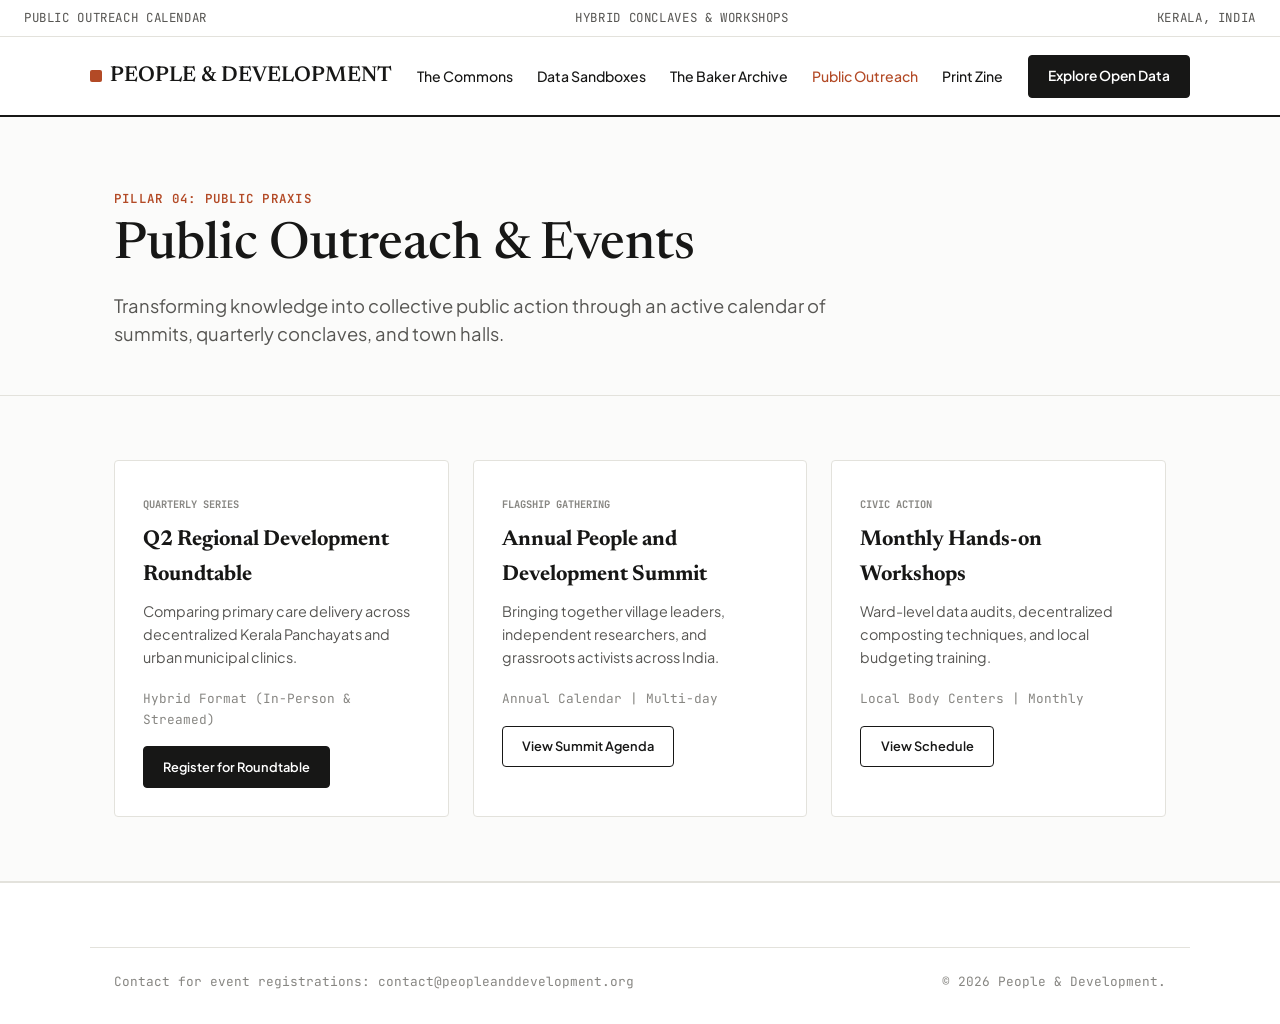
==== events.html @ 86e3a7ce "Add events.html for public outreach and events" ====
<!DOCTYPE html>
<html lang="en">
<head>
  <meta charset="UTF-8" />
  <meta name="viewport" content="width=device-width, initial-scale=1.0" />
  <title>Public Outreach & Events — People & Development</title>
  <link rel="stylesheet" href="css/style.css" />
  <link href="https://fonts.googleapis.com/css2?family=Newsreader:ital,opsz,wght@0,6..72,400;0,6..72,500;1,6..72,400&family=Plus+Jakarta+Sans:wght@400;500;600;700&family=JetBrains+Mono:wght@400;500&display=swap" rel="stylesheet">
</head>
<body>
  <div class="top-bar">
    <div>Public Outreach Calendar</div>
    <div>Hybrid Conclaves &amp; Workshops</div>
    <div>Kerala, India</div>
  </div>

  <header>
    <div class="container nav-inner">
      <a href="index.html" class="brand"><span class="brand-mark"></span> PEOPLE &amp; DEVELOPMENT</a>
      <nav class="nav-links">
        <a href="the-commons.html">The Commons</a>
        <a href="sandboxes.html">Data Sandboxes</a>
        <a href="baker-archive.html">The Baker Archive</a>
        <a href="events.html" class="active">Public Outreach</a>
        <a href="print-zine.html">Print Zine</a>
      </nav>
      <div class="nav-actions">
        <a href="sandboxes.html" class="btn btn-primary">Explore Open Data</a>
      </div>
    </div>
  </header>

  <main>
    <section class="page-header">
      <div class="container">
        <span class="section-label">Pillar 04: Public Praxis</span>
        <h1 class="page-title">Public Outreach &amp; Events</h1>
        <p class="page-intro">
          Transforming knowledge into collective public action through an active calendar of summits, quarterly conclaves, and town halls.
        </p>
      </div>
    </section>

    <section class="content-section">
      <div class="container">
        <div class="grid-3">
          <div class="card">
            <span class="m-tag">Quarterly Series</span>
            <h3 style="font-family: var(--font-serif); font-size: 1.35rem; margin: 0.5rem 0;">Q2 Regional Development Roundtable</h3>
            <p style="font-size: 0.9rem; color: var(--text-muted); margin-bottom: 1.25rem;">
              Comparing primary care delivery across decentralized Kerala Panchayats and urban municipal clinics.
            </p>
            <p style="font-family: var(--font-mono); font-size: 0.8rem; color: var(--text-subtle); margin-bottom: 1rem;">Hybrid Format (In-Person &amp; Streamed)</p>
            <a href="#" class="btn btn-primary" style="font-size: 0.8rem;">Register for Roundtable</a>
          </div>

          <div class="card">
            <span class="m-tag">Flagship Gathering</span>
            <h3 style="font-family: var(--font-serif); font-size: 1.35rem; margin: 0.5rem 0;">Annual People and Development Summit</h3>
            <p style="font-size: 0.9rem; color: var(--text-muted); margin-bottom: 1.25rem;">
              Bringing together village leaders, independent researchers, and grassroots activists across India.
            </p>
            <p style="font-family: var(--font-mono); font-size: 0.8rem; color: var(--text-subtle); margin-bottom: 1rem;">Annual Calendar | Multi-day</p>
            <a href="#" class="btn btn-secondary" style="font-size: 0.8rem;">View Summit Agenda</a>
          </div>

          <div class="card">
            <span class="m-tag">Civic Action</span>
            <h3 style="font-family: var(--font-serif); font-size: 1.35rem; margin: 0.5rem 0;">Monthly Hands-on Workshops</h3>
            <p style="font-size: 0.9rem; color: var(--text-muted); margin-bottom: 1.25rem;">
              Ward-level data audits, decentralized composting techniques, and local budgeting training.
            </p>
            <p style="font-family: var(--font-mono); font-size: 0.8rem; color: var(--text-subtle); margin-bottom: 1rem;">Local Body Centers | Monthly</p>
            <a href="#" class="btn btn-secondary" style="font-size: 0.8rem;">View Schedule</a>
          </div>
        </div>
      </div>
    </section>
  </main>

  <footer>
    <div class="container footer-bottom">
      <div>Contact for event registrations: contact@peopleanddevelopment.org</div>
      <div>© 2026 People &amp; Development.</div>
    </div>
  </footer>
</body>
</html>
---- css/style.css ----
:root {
  --bg: #fbfbfa;
  --bg-alt: #f4f3ef;
  --surface: #ffffff;
  --text: #171716;
  --text-muted: #575653;
  --text-subtle: #878682;
  --border: #e3e2dc;
  --border-dark: #171716;
  --accent: #b34a26;
  --accent-hover: #93381a;
  --font-serif: "Newsreader", Georgia, serif;
  --font-sans: "Plus Jakarta Sans", -apple-system, BlinkMacSystemFont, sans-serif;
  --font-mono: "JetBrains Mono", monospace;
  --max-width: 1100px;
}

* { box-sizing: border-box; margin: 0; padding: 0; }

body {
  background-color: var(--bg);
  color: var(--text);
  font-family: var(--font-sans);
  font-size: 16px;
  line-height: 1.6;
  -webkit-font-smoothing: antialiased;
}

a { color: inherit; text-decoration: none; }

.top-bar {
  border-bottom: 1px solid var(--border);
  padding: 0.5rem 1.5rem;
  font-size: 0.78rem;
  display: flex;
  justify-content: space-between;
  align-items: center;
  background: var(--surface);
  color: var(--text-muted);
  font-family: var(--font-mono);
  text-transform: uppercase;
  letter-spacing: 0.05em;
}

.container {
  max-width: var(--max-width);
  margin: 0 auto;
  padding: 0 1.5rem;
}

header {
  background: var(--surface);
  border-bottom: 2px solid var(--border-dark);
  position: sticky;
  top: 0;
  z-index: 100;
}

.nav-inner {
  display: flex;
  align-items: center;
  justify-content: space-between;
  padding: 1.1rem 0;
  gap: 1.5rem;
}

.brand {
  font-family: var(--font-serif);
  font-size: 1.35rem;
  font-weight: 600;
  display: flex;
  align-items: center;
  gap: 0.5rem;
}

.brand-mark {
  width: 12px;
  height: 12px;
  background: var(--accent);
  border-radius: 2px;
}

.nav-links {
  display: flex;
  align-items: center;
  gap: 1.5rem;
  font-size: 0.88rem;
  font-weight: 500;
}

.nav-links a:hover,
.nav-links a.active {
  color: var(--accent);
}

.nav-actions {
  display: flex;
  align-items: center;
  gap: 1rem;
}

.toggle-wrap {
  display: inline-flex;
  background: var(--bg-alt);
  padding: 3px;
  border-radius: 6px;
  border: 1px solid var(--border);
  font-size: 0.75rem;
  font-weight: 600;
}

.toggle-btn {
  padding: 4px 10px;
  border-radius: 4px;
  cursor: pointer;
  border: none;
  background: transparent;
  color: var(--text-muted);
}

.toggle-btn.active {
  background: var(--surface);
  color: var(--text);
}

.btn {
  display: inline-block;
  padding: 0.6rem 1.2rem;
  font-size: 0.86rem;
  font-weight: 600;
  border-radius: 4px;
  border: 1px solid var(--border-dark);
  cursor: pointer;
}

.btn-primary { background: var(--border-dark); color: #fff; }
.btn-primary:hover { background: #333; }
.btn-secondary { background: transparent; color: var(--text); }
.btn-secondary:hover { background: var(--bg-alt); }
.btn-accent { background: var(--accent); border-color: var(--accent); color: #fff; }

.page-header {
  padding: 4.5rem 0 3rem;
  border-bottom: 1px solid var(--border);
}

.section-label {
  font-family: var(--font-mono);
  font-size: 0.78rem;
  text-transform: uppercase;
  letter-spacing: 0.1em;
  color: var(--accent);
  margin-bottom: 0.5rem;
  display: block;
  font-weight: 600;
}

.page-title {
  font-family: var(--font-serif);
  font-size: clamp(2.2rem, 4vw, 3.4rem);
  line-height: 1.15;
  font-weight: 500;
  margin-bottom: 1rem;
}

.page-intro {
  font-size: 1.15rem;
  color: var(--text-muted);
  max-width: 780px;
  line-height: 1.5;
}

.content-section {
  padding: 4rem 0;
  border-bottom: 1px solid var(--border);
}

.grid-2 {
  display: grid;
  grid-template-columns: 1.2fr 1fr;
  gap: 3.5rem;
}

.grid-3 {
  display: grid;
  grid-template-columns: repeat(3, 1fr);
  gap: 1.5rem;
}

.grid-4 {
  display: grid;
  grid-template-columns: repeat(auto-fit, minmax(240px, 1fr));
  gap: 1.5rem;
}

.card {
  border: 1px solid var(--border);
  background: var(--surface);
  padding: 1.75rem;
  border-radius: 4px;
}

/* Then vs Now Table */
.matrix-card {
  background: var(--bg-alt);
  border: 1px solid var(--border);
  border-radius: 6px;
  padding: 1.75rem;
}

.matrix-row {
  display: grid;
  grid-template-columns: 1fr auto 1fr;
  align-items: center;
  gap: 0.75rem;
  padding: 0.85rem 0;
  border-bottom: 1px dotted var(--border);
}
.matrix-row:last-child { border-bottom: none; }
.m-tag { font-family: var(--font-mono); font-size: 0.65rem; font-weight: 700; text-transform: uppercase; color: var(--text-subtle); }
.m-arrow { color: var(--accent); font-weight: 700; }

/* Video Frame */
.video-frame-wrap {
  position: relative;
  padding-bottom: 56.25%;
  height: 0;
  overflow: hidden;
  border-radius: 6px;
  border: 1px solid var(--border);
  background: #000;
}
.video-frame-wrap iframe {
  position: absolute;
  top: 0;
  left: 0;
  width: 100%;
  height: 100%;
  border: 0;
}

/* Footer */
footer {
  background: var(--surface);
  border-top: 1px solid var(--border);
  padding: 4rem 0 2rem;
  font-size: 0.88rem;
}
.footer-top {
  display: grid;
  grid-template-columns: 2fr 1fr 1fr 1fr;
  gap: 3rem;
  margin-bottom: 3.5rem;
}
.footer-col h5 {
  font-family: var(--font-mono);
  font-size: 0.75rem;
  text-transform: uppercase;
  margin-bottom: 1rem;
  color: var(--text-subtle);
}
.footer-col ul { list-style: none; }
.footer-col li { margin-bottom: 0.6rem; }
.footer-col a { color: var(--text-muted); }
.footer-col a:hover { color: var(--accent); }
.footer-bottom {
  border-top: 1px solid var(--border);
  padding-top: 1.5rem;
  display: flex;
  justify-content: space-between;
  font-size: 0.8rem;
  font-family: var(--font-mono);
  color: var(--text-subtle);
}

@media (max-width: 900px) {
  .grid-2, .grid-3, .footer-top { grid-template-columns: 1fr; }
  .nav-links { display: none; }
}
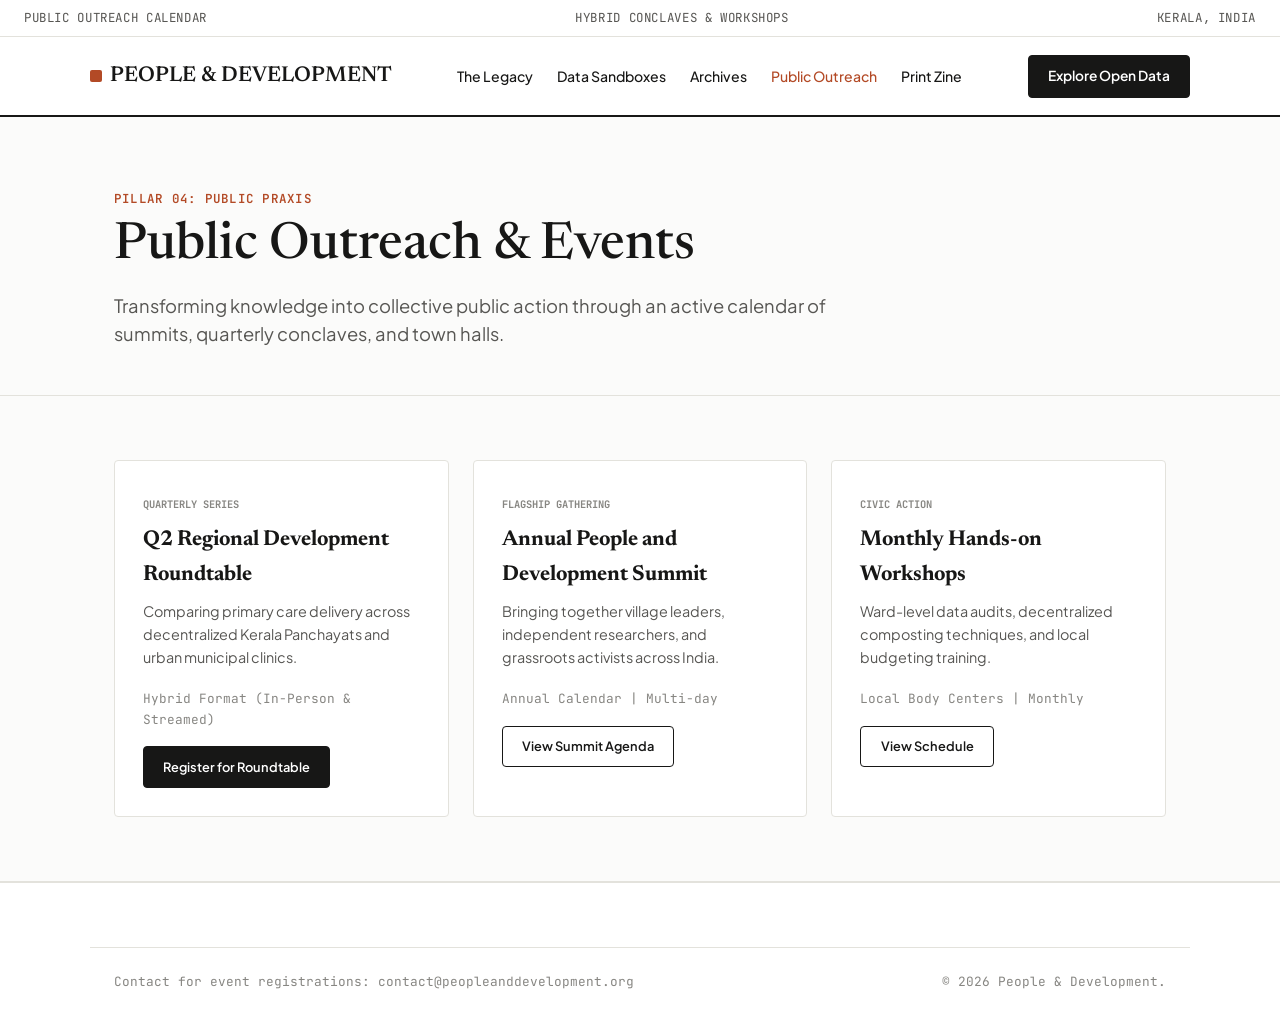
==== commit 48509afb: "Fix HTML entities in events.html" ====
--- a/events.html
+++ b/events.html
@@ -3,7 +3,7 @@
 <head>
   <meta charset="UTF-8" />
   <meta name="viewport" content="width=device-width, initial-scale=1.0" />
-  <title>Public Outreach & Events — People & Development</title>
+  <title>Public Outreach &amp; Events — People &amp; Development</title>
   <link rel="stylesheet" href="css/style.css" />
   <link href="https://fonts.googleapis.com/css2?family=Newsreader:ital,opsz,wght@0,6..72,400;0,6..72,500;1,6..72,400&family=Plus+Jakarta+Sans:wght@400;500;600;700&family=JetBrains+Mono:wght@400;500&display=swap" rel="stylesheet">
 </head>
@@ -18,9 +18,9 @@
     <div class="container nav-inner">
       <a href="index.html" class="brand"><span class="brand-mark"></span> PEOPLE &amp; DEVELOPMENT</a>
       <nav class="nav-links">
-        <a href="the-commons.html">The Commons</a>
+        <a href="the-legacy.html">The Legacy</a>
         <a href="sandboxes.html">Data Sandboxes</a>
-        <a href="baker-archive.html">The Baker Archive</a>
+        <a href="archives.html">Archives</a>
         <a href="events.html" class="active">Public Outreach</a>
         <a href="print-zine.html">Print Zine</a>
       </nav>
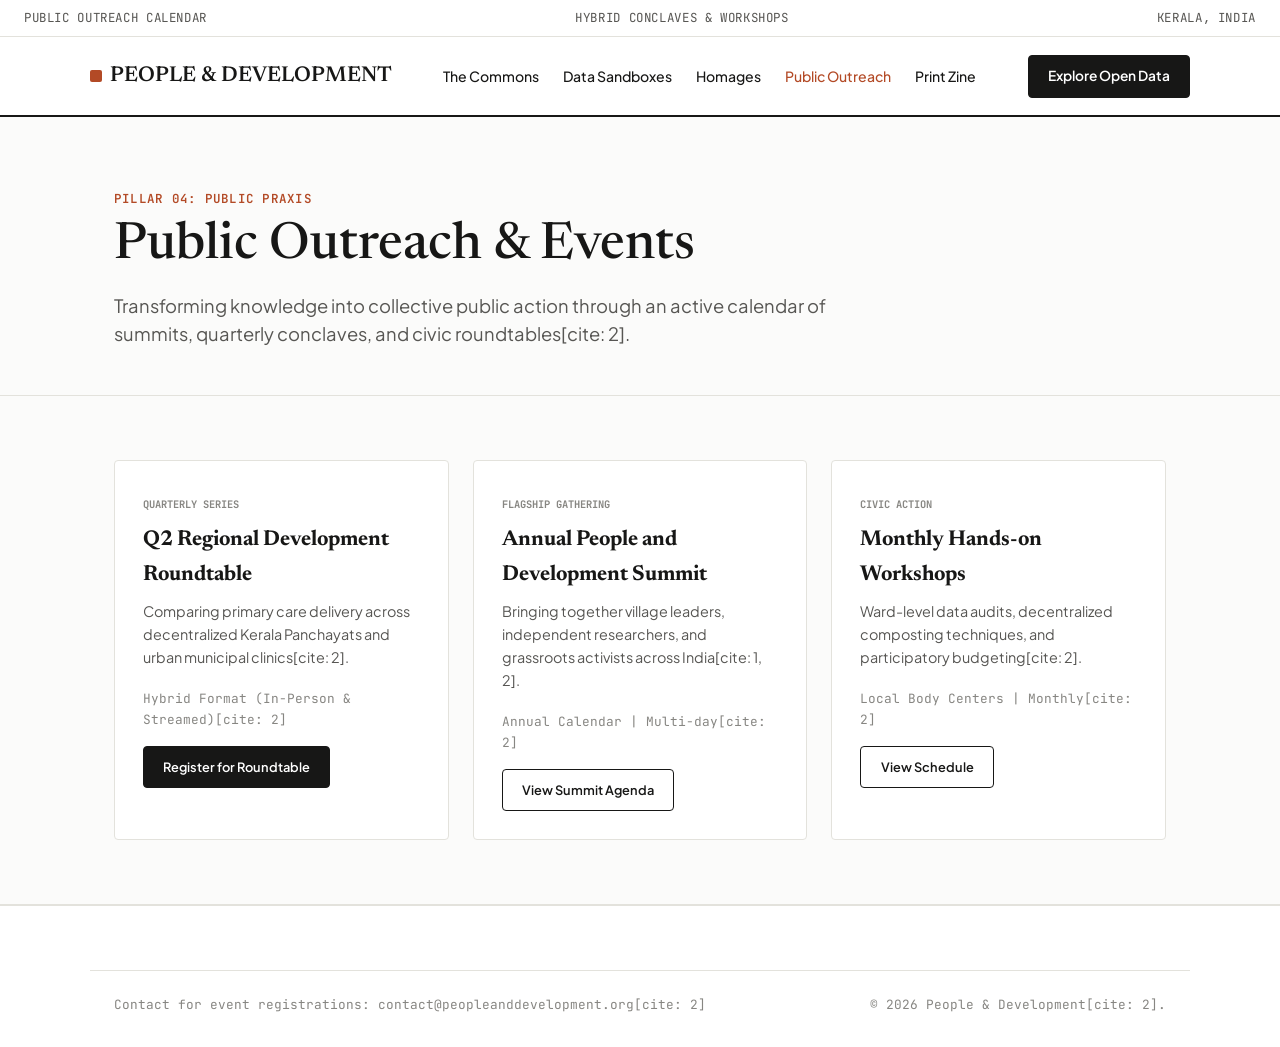
==== commit e3da2da8: "Refine event details and citations in events.html Updated titles and descriptions to remove unnecess" ====
--- a/events.html
+++ b/events.html
@@ -3,7 +3,7 @@
 <head>
   <meta charset="UTF-8" />
   <meta name="viewport" content="width=device-width, initial-scale=1.0" />
-  <title>Public Outreach &amp; Events — People &amp; Development</title>
+  <title>Public Outreach & Events — People & Development</title>
   <link rel="stylesheet" href="css/style.css" />
   <link href="https://fonts.googleapis.com/css2?family=Newsreader:ital,opsz,wght@0,6..72,400;0,6..72,500;1,6..72,400&family=Plus+Jakarta+Sans:wght@400;500;600;700&family=JetBrains+Mono:wght@400;500&display=swap" rel="stylesheet">
 </head>
@@ -18,9 +18,9 @@
     <div class="container nav-inner">
       <a href="index.html" class="brand"><span class="brand-mark"></span> PEOPLE &amp; DEVELOPMENT</a>
       <nav class="nav-links">
-        <a href="the-legacy.html">The Legacy</a>
+        <a href="the-commons.html">The Commons</a>
         <a href="sandboxes.html">Data Sandboxes</a>
-        <a href="archives.html">Archives</a>
+        <a href="homages.html">Homages</a>
         <a href="events.html" class="active">Public Outreach</a>
         <a href="print-zine.html">Print Zine</a>
       </nav>
@@ -36,7 +36,7 @@
         <span class="section-label">Pillar 04: Public Praxis</span>
         <h1 class="page-title">Public Outreach &amp; Events</h1>
         <p class="page-intro">
-          Transforming knowledge into collective public action through an active calendar of summits, quarterly conclaves, and town halls.
+          Transforming knowledge into collective public action through an active calendar of summits, quarterly conclaves, and civic roundtables[cite: 2].
         </p>
       </div>
     </section>
@@ -48,9 +48,9 @@
             <span class="m-tag">Quarterly Series</span>
             <h3 style="font-family: var(--font-serif); font-size: 1.35rem; margin: 0.5rem 0;">Q2 Regional Development Roundtable</h3>
             <p style="font-size: 0.9rem; color: var(--text-muted); margin-bottom: 1.25rem;">
-              Comparing primary care delivery across decentralized Kerala Panchayats and urban municipal clinics.
+              Comparing primary care delivery across decentralized Kerala Panchayats and urban municipal clinics[cite: 2].
             </p>
-            <p style="font-family: var(--font-mono); font-size: 0.8rem; color: var(--text-subtle); margin-bottom: 1rem;">Hybrid Format (In-Person &amp; Streamed)</p>
+            <p style="font-family: var(--font-mono); font-size: 0.8rem; color: var(--text-subtle); margin-bottom: 1rem;">Hybrid Format (In-Person &amp; Streamed)[cite: 2]</p>
             <a href="#" class="btn btn-primary" style="font-size: 0.8rem;">Register for Roundtable</a>
           </div>
 
@@ -58,9 +58,9 @@
             <span class="m-tag">Flagship Gathering</span>
             <h3 style="font-family: var(--font-serif); font-size: 1.35rem; margin: 0.5rem 0;">Annual People and Development Summit</h3>
             <p style="font-size: 0.9rem; color: var(--text-muted); margin-bottom: 1.25rem;">
-              Bringing together village leaders, independent researchers, and grassroots activists across India.
+              Bringing together village leaders, independent researchers, and grassroots activists across India[cite: 1, 2].
             </p>
-            <p style="font-family: var(--font-mono); font-size: 0.8rem; color: var(--text-subtle); margin-bottom: 1rem;">Annual Calendar | Multi-day</p>
+            <p style="font-family: var(--font-mono); font-size: 0.8rem; color: var(--text-subtle); margin-bottom: 1rem;">Annual Calendar | Multi-day[cite: 2]</p>
             <a href="#" class="btn btn-secondary" style="font-size: 0.8rem;">View Summit Agenda</a>
           </div>
 
@@ -68,9 +68,9 @@
             <span class="m-tag">Civic Action</span>
             <h3 style="font-family: var(--font-serif); font-size: 1.35rem; margin: 0.5rem 0;">Monthly Hands-on Workshops</h3>
             <p style="font-size: 0.9rem; color: var(--text-muted); margin-bottom: 1.25rem;">
-              Ward-level data audits, decentralized composting techniques, and local budgeting training.
+              Ward-level data audits, decentralized composting techniques, and participatory budgeting[cite: 2].
             </p>
-            <p style="font-family: var(--font-mono); font-size: 0.8rem; color: var(--text-subtle); margin-bottom: 1rem;">Local Body Centers | Monthly</p>
+            <p style="font-family: var(--font-mono); font-size: 0.8rem; color: var(--text-subtle); margin-bottom: 1rem;">Local Body Centers | Monthly[cite: 2]</p>
             <a href="#" class="btn btn-secondary" style="font-size: 0.8rem;">View Schedule</a>
           </div>
         </div>
@@ -80,8 +80,8 @@
 
   <footer>
     <div class="container footer-bottom">
-      <div>Contact for event registrations: contact@peopleanddevelopment.org</div>
-      <div>© 2026 People &amp; Development.</div>
+      <div>Contact for event registrations: contact@peopleanddevelopment.org[cite: 2]</div>
+      <div>© 2026 People &amp; Development[cite: 2].</div>
     </div>
   </footer>
 </body>
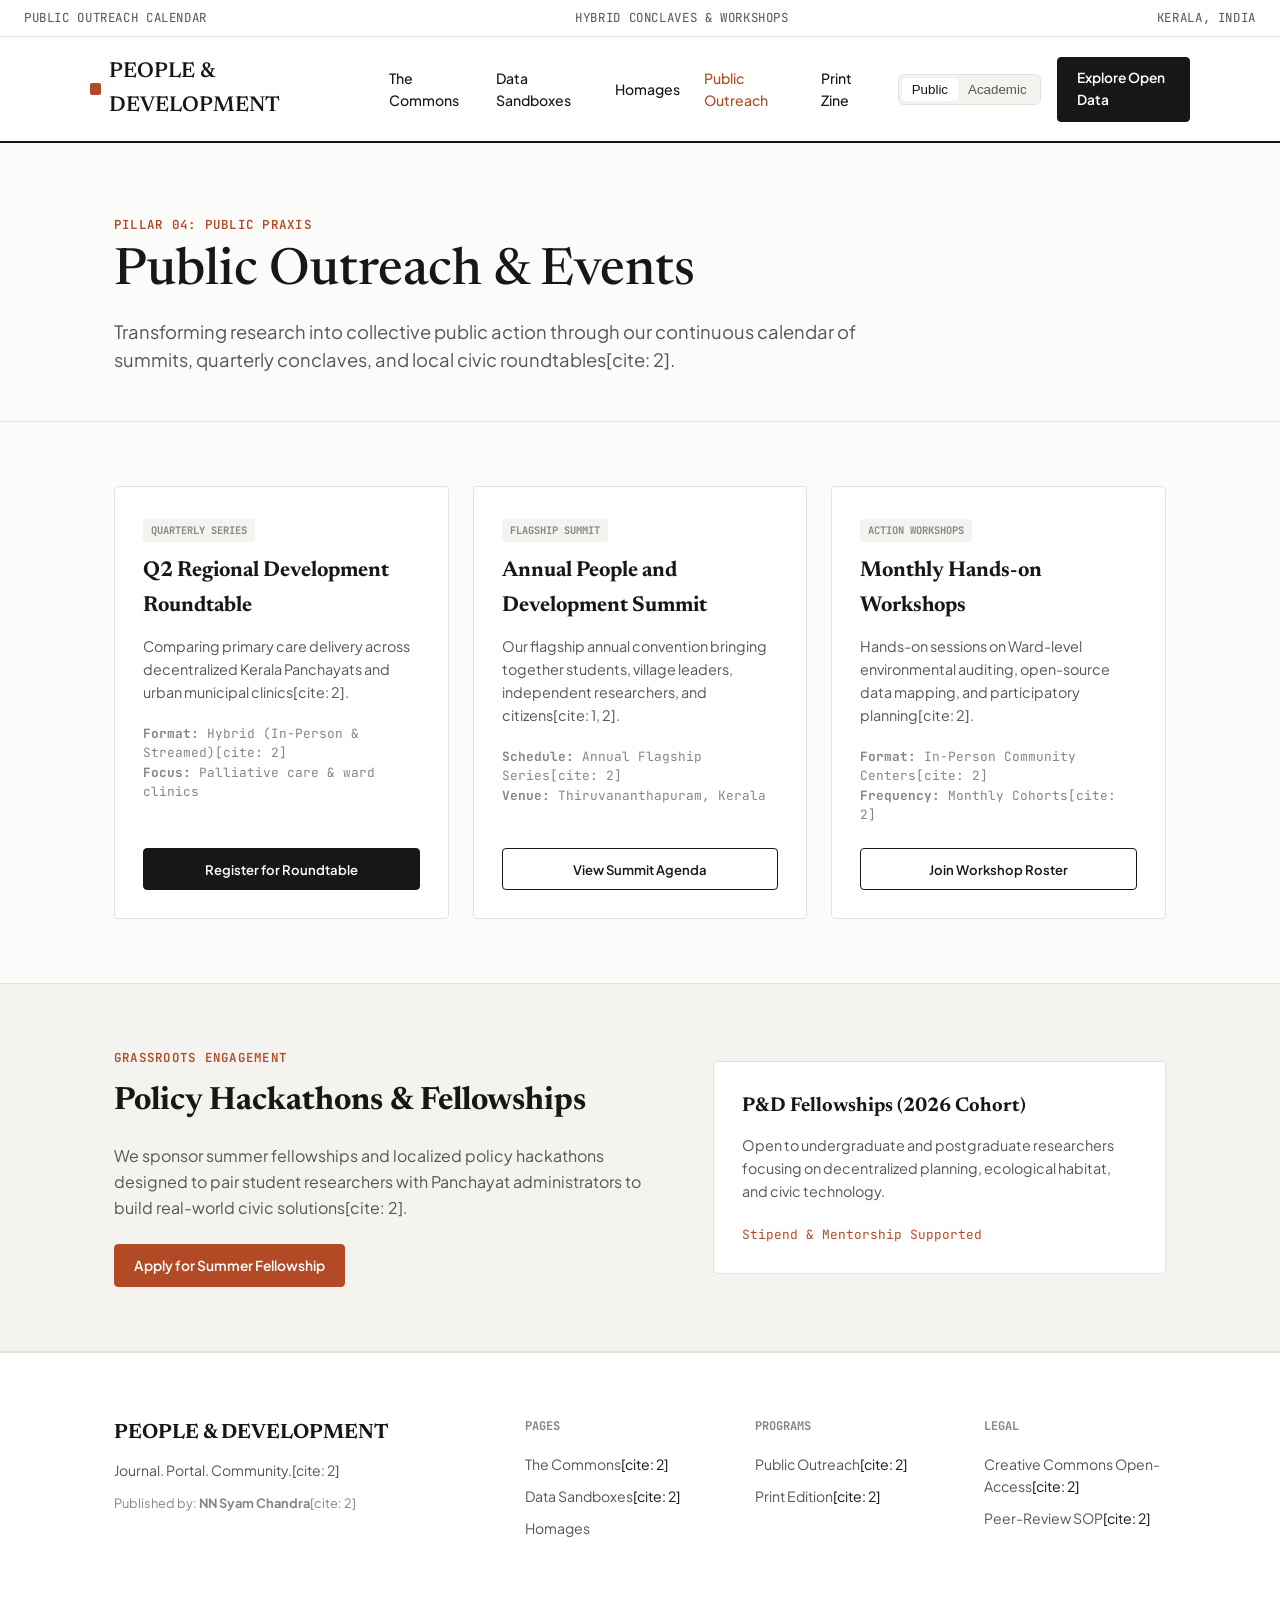
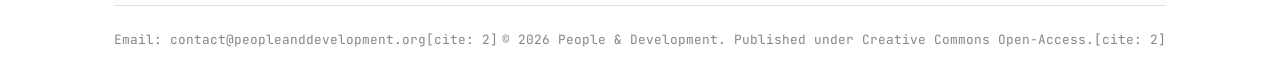
==== commit 43ad83cd: "Enhance events.html with outreach calendar and buttons" ====
--- a/events.html
+++ b/events.html
@@ -5,6 +5,8 @@
   <meta name="viewport" content="width=device-width, initial-scale=1.0" />
   <title>Public Outreach & Events — People & Development</title>
   <link rel="stylesheet" href="css/style.css" />
+  <link rel="preconnect" href="https://fonts.googleapis.com">
+  <link rel="preconnect" href="https://fonts.gstatic.com" crossorigin>
   <link href="https://fonts.googleapis.com/css2?family=Newsreader:ital,opsz,wght@0,6..72,400;0,6..72,500;1,6..72,400&family=Plus+Jakarta+Sans:wght@400;500;600;700&family=JetBrains+Mono:wght@400;500&display=swap" rel="stylesheet">
 </head>
 <body>
@@ -25,6 +27,10 @@
         <a href="print-zine.html">Print Zine</a>
       </nav>
       <div class="nav-actions">
+        <div class="toggle-wrap" role="group" aria-label="Audience View Switch">
+          <button class="toggle-btn active" id="btn-public" onclick="switchView('public')">Public</button>
+          <button class="toggle-btn" id="btn-academic" onclick="switchView('academic')">Academic</button>
+        </div>
         <a href="sandboxes.html" class="btn btn-primary">Explore Open Data</a>
       </div>
     </div>
@@ -36,53 +42,140 @@
         <span class="section-label">Pillar 04: Public Praxis</span>
         <h1 class="page-title">Public Outreach &amp; Events</h1>
         <p class="page-intro">
-          Transforming knowledge into collective public action through an active calendar of summits, quarterly conclaves, and civic roundtables[cite: 2].
+          Transforming research into collective public action through our continuous calendar of summits, quarterly conclaves, and local civic roundtables[cite: 2].
         </p>
       </div>
     </section>
 
+    <!-- Outreach Calendar Grid -->
     <section class="content-section">
       <div class="container">
         <div class="grid-3">
-          <div class="card">
-            <span class="m-tag">Quarterly Series</span>
-            <h3 style="font-family: var(--font-serif); font-size: 1.35rem; margin: 0.5rem 0;">Q2 Regional Development Roundtable</h3>
-            <p style="font-size: 0.9rem; color: var(--text-muted); margin-bottom: 1.25rem;">
-              Comparing primary care delivery across decentralized Kerala Panchayats and urban municipal clinics[cite: 2].
-            </p>
-            <p style="font-family: var(--font-mono); font-size: 0.8rem; color: var(--text-subtle); margin-bottom: 1rem;">Hybrid Format (In-Person &amp; Streamed)[cite: 2]</p>
-            <a href="#" class="btn btn-primary" style="font-size: 0.8rem;">Register for Roundtable</a>
+          <!-- Card 1 -->
+          <div class="card" style="display: flex; flex-direction: column; justify-content: space-between;">
+            <div>
+              <span class="m-tag" style="background: var(--bg-alt); padding: 3px 8px; border-radius: 3px; display: inline-block; margin-bottom: 0.75rem;">Quarterly Series</span>
+              <h3 style="font-family: var(--font-serif); font-size: 1.35rem; margin-bottom: 0.75rem;">Q2 Regional Development Roundtable</h3>
+              <p style="font-size: 0.9rem; color: var(--text-muted); margin-bottom: 1.25rem;">
+                Comparing primary care delivery across decentralized Kerala Panchayats and urban municipal clinics[cite: 2].
+              </p>
+              <div style="font-family: var(--font-mono); font-size: 0.8rem; color: var(--text-subtle); margin-bottom: 1.5rem; line-height: 1.5;">
+                <strong>Format:</strong> Hybrid (In-Person &amp; Streamed)[cite: 2]<br>
+                <strong>Focus:</strong> Palliative care &amp; ward clinics
+              </div>
+            </div>
+            <a href="#" class="btn btn-primary" style="font-size: 0.82rem; text-align: center;">Register for Roundtable</a>
           </div>
 
-          <div class="card">
-            <span class="m-tag">Flagship Gathering</span>
-            <h3 style="font-family: var(--font-serif); font-size: 1.35rem; margin: 0.5rem 0;">Annual People and Development Summit</h3>
-            <p style="font-size: 0.9rem; color: var(--text-muted); margin-bottom: 1.25rem;">
-              Bringing together village leaders, independent researchers, and grassroots activists across India[cite: 1, 2].
-            </p>
-            <p style="font-family: var(--font-mono); font-size: 0.8rem; color: var(--text-subtle); margin-bottom: 1rem;">Annual Calendar | Multi-day[cite: 2]</p>
-            <a href="#" class="btn btn-secondary" style="font-size: 0.8rem;">View Summit Agenda</a>
+          <!-- Card 2 -->
+          <div class="card" style="display: flex; flex-direction: column; justify-content: space-between;">
+            <div>
+              <span class="m-tag" style="background: var(--bg-alt); padding: 3px 8px; border-radius: 3px; display: inline-block; margin-bottom: 0.75rem;">Flagship Summit</span>
+              <h3 style="font-family: var(--font-serif); font-size: 1.35rem; margin-bottom: 0.75rem;">Annual People and Development Summit</h3>
+              <p style="font-size: 0.9rem; color: var(--text-muted); margin-bottom: 1.25rem;">
+                Our flagship annual convention bringing together students, village leaders, independent researchers, and citizens[cite: 1, 2].
+              </p>
+              <div style="font-family: var(--font-mono); font-size: 0.8rem; color: var(--text-subtle); margin-bottom: 1.5rem; line-height: 1.5;">
+                <strong>Schedule:</strong> Annual Flagship Series[cite: 2]<br>
+                <strong>Venue:</strong> Thiruvananthapuram, Kerala
+              </div>
+            </div>
+            <a href="#" class="btn btn-secondary" style="font-size: 0.82rem; text-align: center;">View Summit Agenda</a>
           </div>
 
-          <div class="card">
-            <span class="m-tag">Civic Action</span>
-            <h3 style="font-family: var(--font-serif); font-size: 1.35rem; margin: 0.5rem 0;">Monthly Hands-on Workshops</h3>
-            <p style="font-size: 0.9rem; color: var(--text-muted); margin-bottom: 1.25rem;">
-              Ward-level data audits, decentralized composting techniques, and participatory budgeting[cite: 2].
-            </p>
-            <p style="font-family: var(--font-mono); font-size: 0.8rem; color: var(--text-subtle); margin-bottom: 1rem;">Local Body Centers | Monthly[cite: 2]</p>
-            <a href="#" class="btn btn-secondary" style="font-size: 0.8rem;">View Schedule</a>
+          <!-- Card 3 -->
+          <div class="card" style="display: flex; flex-direction: column; justify-content: space-between;">
+            <div>
+              <span class="m-tag" style="background: var(--bg-alt); padding: 3px 8px; border-radius: 3px; display: inline-block; margin-bottom: 0.75rem;">Action Workshops</span>
+              <h3 style="font-family: var(--font-serif); font-size: 1.35rem; margin-bottom: 0.75rem;">Monthly Hands-on Workshops</h3>
+              <p style="font-size: 0.9rem; color: var(--text-muted); margin-bottom: 1.25rem;">
+                Hands-on sessions on Ward-level environmental auditing, open-source data mapping, and participatory planning[cite: 2].
+              </p>
+              <div style="font-family: var(--font-mono); font-size: 0.8rem; color: var(--text-subtle); margin-bottom: 1.5rem; line-height: 1.5;">
+                <strong>Format:</strong> In-Person Community Centers[cite: 2]<br>
+                <strong>Frequency:</strong> Monthly Cohorts[cite: 2]
+              </div>
+            </div>
+            <a href="#" class="btn btn-secondary" style="font-size: 0.82rem; text-align: center;">Join Workshop Roster</a>
           </div>
+        </div>
+      </div>
+    </section>
+
+    <!-- Civic Roundtables & Fellowships Banner -->
+    <section class="content-section" style="background: var(--bg-alt);">
+      <div class="container grid-2" style="align-items: center;">
+        <div>
+          <span class="section-label">Grassroots Engagement</span>
+          <h2 style="font-family: var(--font-serif); font-size: 2rem; margin-bottom: 1rem;">Policy Hackathons &amp; Fellowships</h2>
+          <p style="color: var(--text-muted); font-size: 1rem; line-height: 1.6; margin-bottom: 1.5rem;">
+            We sponsor summer fellowships and localized policy hackathons designed to pair student researchers with Panchayat administrators to build real-world civic solutions[cite: 2].
+          </p>
+          <a href="#" class="btn btn-accent">Apply for Summer Fellowship</a>
+        </div>
+        <div class="card">
+          <h4 style="font-family: var(--font-serif); font-size: 1.25rem; margin-bottom: 0.75rem;">P&amp;D Fellowships (2026 Cohort)</h4>
+          <p style="font-size: 0.9rem; color: var(--text-muted); margin-bottom: 1rem;">
+            Open to undergraduate and postgraduate researchers focusing on decentralized planning, ecological habitat, and civic technology.
+          </p>
+          <span style="font-family: var(--font-mono); font-size: 0.8rem; color: var(--accent);">Stipend &amp; Mentorship Supported</span>
         </div>
       </div>
     </section>
   </main>
 
   <footer>
-    <div class="container footer-bottom">
-      <div>Contact for event registrations: contact@peopleanddevelopment.org[cite: 2]</div>
-      <div>© 2026 People &amp; Development[cite: 2].</div>
+    <div class="container">
+      <div class="footer-top">
+        <div>
+          <h3 style="font-family: var(--font-serif); font-size: 1.3rem; margin-bottom: 0.5rem;">PEOPLE &amp; DEVELOPMENT</h3>
+          <p style="color: var(--text-muted); font-size: 0.88rem; margin-bottom: 0.75rem;">Journal. Portal. Community.[cite: 2]</p>
+          <p style="font-size: 0.8rem; color: var(--text-subtle);">Published by: <strong>NN Syam Chandra</strong>[cite: 2]</p>
+        </div>
+        <div class="footer-col">
+          <h5>Pages</h5>
+          <ul>
+            <li><a href="the-commons.html">The Commons</a>[cite: 2]</li>
+            <li><a href="sandboxes.html">Data Sandboxes</a>[cite: 2]</li>
+            <li><a href="homages.html">Homages</a></li>
+          </ul>
+        </div>
+        <div class="footer-col">
+          <h5>Programs</h5>
+          <ul>
+            <li><a href="events.html">Public Outreach</a>[cite: 2]</li>
+            <li><a href="print-zine.html">Print Edition</a>[cite: 2]</li>
+          </ul>
+        </div>
+        <div class="footer-col">
+          <h5>Legal</h5>
+          <ul>
+            <li><a href="#">Creative Commons Open-Access</a>[cite: 2]</li>
+            <li><a href="#">Peer-Review SOP</a>[cite: 2]</li>
+          </ul>
+        </div>
+      </div>
+      <div class="footer-bottom">
+        <div>Email: <a href="mailto:contact@peopleanddevelopment.org">contact@peopleanddevelopment.org</a>[cite: 2]</div>
+        <div>© 2026 People &amp; Development. Published under Creative Commons Open-Access.[cite: 2]</div>
+      </div>
     </div>
   </footer>
+
+  <script>
+    function switchView(mode) {
+      const publicBtn = document.getElementById('btn-public');
+      const academicBtn = document.getElementById('btn-academic');
+      if (mode === 'academic') {
+        academicBtn.classList.add('active');
+        publicBtn.classList.remove('active');
+        document.body.classList.add('academic-view');
+      } else {
+        publicBtn.classList.add('active');
+        academicBtn.classList.remove('active');
+        document.body.classList.remove('academic-view');
+      }
+    }
+  </script>
 </body>
 </html>
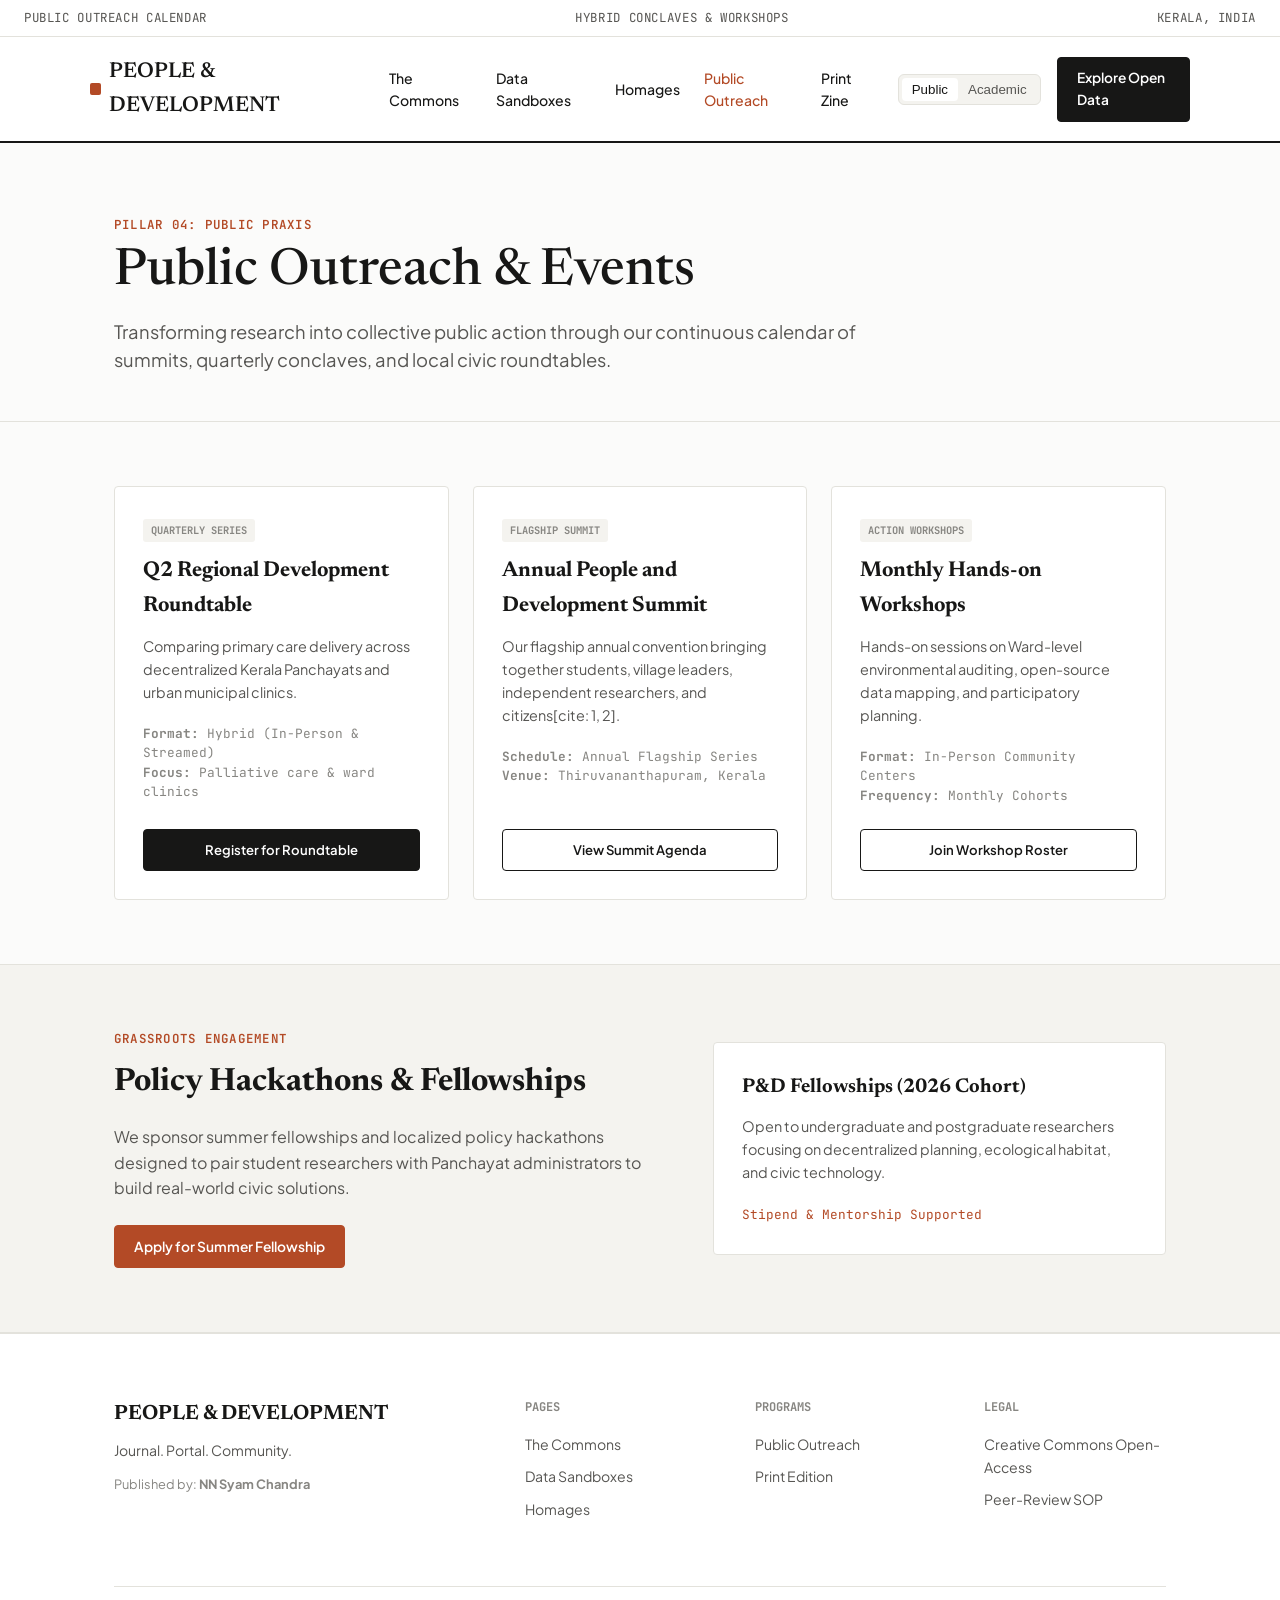
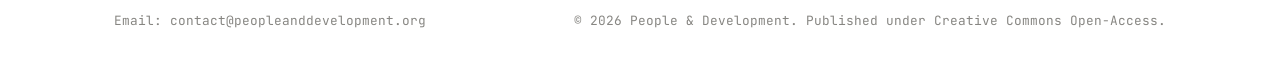
==== commit abd9bc8b: "Remove citation references from events.html" ====
--- a/events.html
+++ b/events.html
@@ -42,7 +42,7 @@
         <span class="section-label">Pillar 04: Public Praxis</span>
         <h1 class="page-title">Public Outreach &amp; Events</h1>
         <p class="page-intro">
-          Transforming research into collective public action through our continuous calendar of summits, quarterly conclaves, and local civic roundtables[cite: 2].
+          Transforming research into collective public action through our continuous calendar of summits, quarterly conclaves, and local civic roundtables.
         </p>
       </div>
     </section>
@@ -57,10 +57,10 @@
               <span class="m-tag" style="background: var(--bg-alt); padding: 3px 8px; border-radius: 3px; display: inline-block; margin-bottom: 0.75rem;">Quarterly Series</span>
               <h3 style="font-family: var(--font-serif); font-size: 1.35rem; margin-bottom: 0.75rem;">Q2 Regional Development Roundtable</h3>
               <p style="font-size: 0.9rem; color: var(--text-muted); margin-bottom: 1.25rem;">
-                Comparing primary care delivery across decentralized Kerala Panchayats and urban municipal clinics[cite: 2].
+                Comparing primary care delivery across decentralized Kerala Panchayats and urban municipal clinics.
               </p>
               <div style="font-family: var(--font-mono); font-size: 0.8rem; color: var(--text-subtle); margin-bottom: 1.5rem; line-height: 1.5;">
-                <strong>Format:</strong> Hybrid (In-Person &amp; Streamed)[cite: 2]<br>
+                <strong>Format:</strong> Hybrid (In-Person &amp; Streamed)<br>
                 <strong>Focus:</strong> Palliative care &amp; ward clinics
               </div>
             </div>
@@ -76,7 +76,7 @@
                 Our flagship annual convention bringing together students, village leaders, independent researchers, and citizens[cite: 1, 2].
               </p>
               <div style="font-family: var(--font-mono); font-size: 0.8rem; color: var(--text-subtle); margin-bottom: 1.5rem; line-height: 1.5;">
-                <strong>Schedule:</strong> Annual Flagship Series[cite: 2]<br>
+                <strong>Schedule:</strong> Annual Flagship Series<br>
                 <strong>Venue:</strong> Thiruvananthapuram, Kerala
               </div>
             </div>
@@ -89,11 +89,11 @@
               <span class="m-tag" style="background: var(--bg-alt); padding: 3px 8px; border-radius: 3px; display: inline-block; margin-bottom: 0.75rem;">Action Workshops</span>
               <h3 style="font-family: var(--font-serif); font-size: 1.35rem; margin-bottom: 0.75rem;">Monthly Hands-on Workshops</h3>
               <p style="font-size: 0.9rem; color: var(--text-muted); margin-bottom: 1.25rem;">
-                Hands-on sessions on Ward-level environmental auditing, open-source data mapping, and participatory planning[cite: 2].
+                Hands-on sessions on Ward-level environmental auditing, open-source data mapping, and participatory planning.
               </p>
               <div style="font-family: var(--font-mono); font-size: 0.8rem; color: var(--text-subtle); margin-bottom: 1.5rem; line-height: 1.5;">
-                <strong>Format:</strong> In-Person Community Centers[cite: 2]<br>
-                <strong>Frequency:</strong> Monthly Cohorts[cite: 2]
+                <strong>Format:</strong> In-Person Community Centers<br>
+                <strong>Frequency:</strong> Monthly Cohorts
               </div>
             </div>
             <a href="#" class="btn btn-secondary" style="font-size: 0.82rem; text-align: center;">Join Workshop Roster</a>
@@ -109,7 +109,7 @@
           <span class="section-label">Grassroots Engagement</span>
           <h2 style="font-family: var(--font-serif); font-size: 2rem; margin-bottom: 1rem;">Policy Hackathons &amp; Fellowships</h2>
           <p style="color: var(--text-muted); font-size: 1rem; line-height: 1.6; margin-bottom: 1.5rem;">
-            We sponsor summer fellowships and localized policy hackathons designed to pair student researchers with Panchayat administrators to build real-world civic solutions[cite: 2].
+            We sponsor summer fellowships and localized policy hackathons designed to pair student researchers with Panchayat administrators to build real-world civic solutions.
           </p>
           <a href="#" class="btn btn-accent">Apply for Summer Fellowship</a>
         </div>
@@ -129,35 +129,35 @@
       <div class="footer-top">
         <div>
           <h3 style="font-family: var(--font-serif); font-size: 1.3rem; margin-bottom: 0.5rem;">PEOPLE &amp; DEVELOPMENT</h3>
-          <p style="color: var(--text-muted); font-size: 0.88rem; margin-bottom: 0.75rem;">Journal. Portal. Community.[cite: 2]</p>
-          <p style="font-size: 0.8rem; color: var(--text-subtle);">Published by: <strong>NN Syam Chandra</strong>[cite: 2]</p>
+          <p style="color: var(--text-muted); font-size: 0.88rem; margin-bottom: 0.75rem;">Journal. Portal. Community.</p>
+          <p style="font-size: 0.8rem; color: var(--text-subtle);">Published by: <strong>NN Syam Chandra</strong></p>
         </div>
         <div class="footer-col">
           <h5>Pages</h5>
           <ul>
-            <li><a href="the-commons.html">The Commons</a>[cite: 2]</li>
-            <li><a href="sandboxes.html">Data Sandboxes</a>[cite: 2]</li>
+            <li><a href="the-commons.html">The Commons</a></li>
+            <li><a href="sandboxes.html">Data Sandboxes</a></li>
             <li><a href="homages.html">Homages</a></li>
           </ul>
         </div>
         <div class="footer-col">
           <h5>Programs</h5>
           <ul>
-            <li><a href="events.html">Public Outreach</a>[cite: 2]</li>
-            <li><a href="print-zine.html">Print Edition</a>[cite: 2]</li>
+            <li><a href="events.html">Public Outreach</a></li>
+            <li><a href="print-zine.html">Print Edition</a></li>
           </ul>
         </div>
         <div class="footer-col">
           <h5>Legal</h5>
           <ul>
-            <li><a href="#">Creative Commons Open-Access</a>[cite: 2]</li>
-            <li><a href="#">Peer-Review SOP</a>[cite: 2]</li>
+            <li><a href="#">Creative Commons Open-Access</a></li>
+            <li><a href="#">Peer-Review SOP</a></li>
           </ul>
         </div>
       </div>
       <div class="footer-bottom">
-        <div>Email: <a href="mailto:contact@peopleanddevelopment.org">contact@peopleanddevelopment.org</a>[cite: 2]</div>
-        <div>© 2026 People &amp; Development. Published under Creative Commons Open-Access.[cite: 2]</div>
+        <div>Email: <a href="mailto:contact@peopleanddevelopment.org">contact@peopleanddevelopment.org</a></div>
+        <div>© 2026 People &amp; Development. Published under Creative Commons Open-Access.</div>
       </div>
     </div>
   </footer>
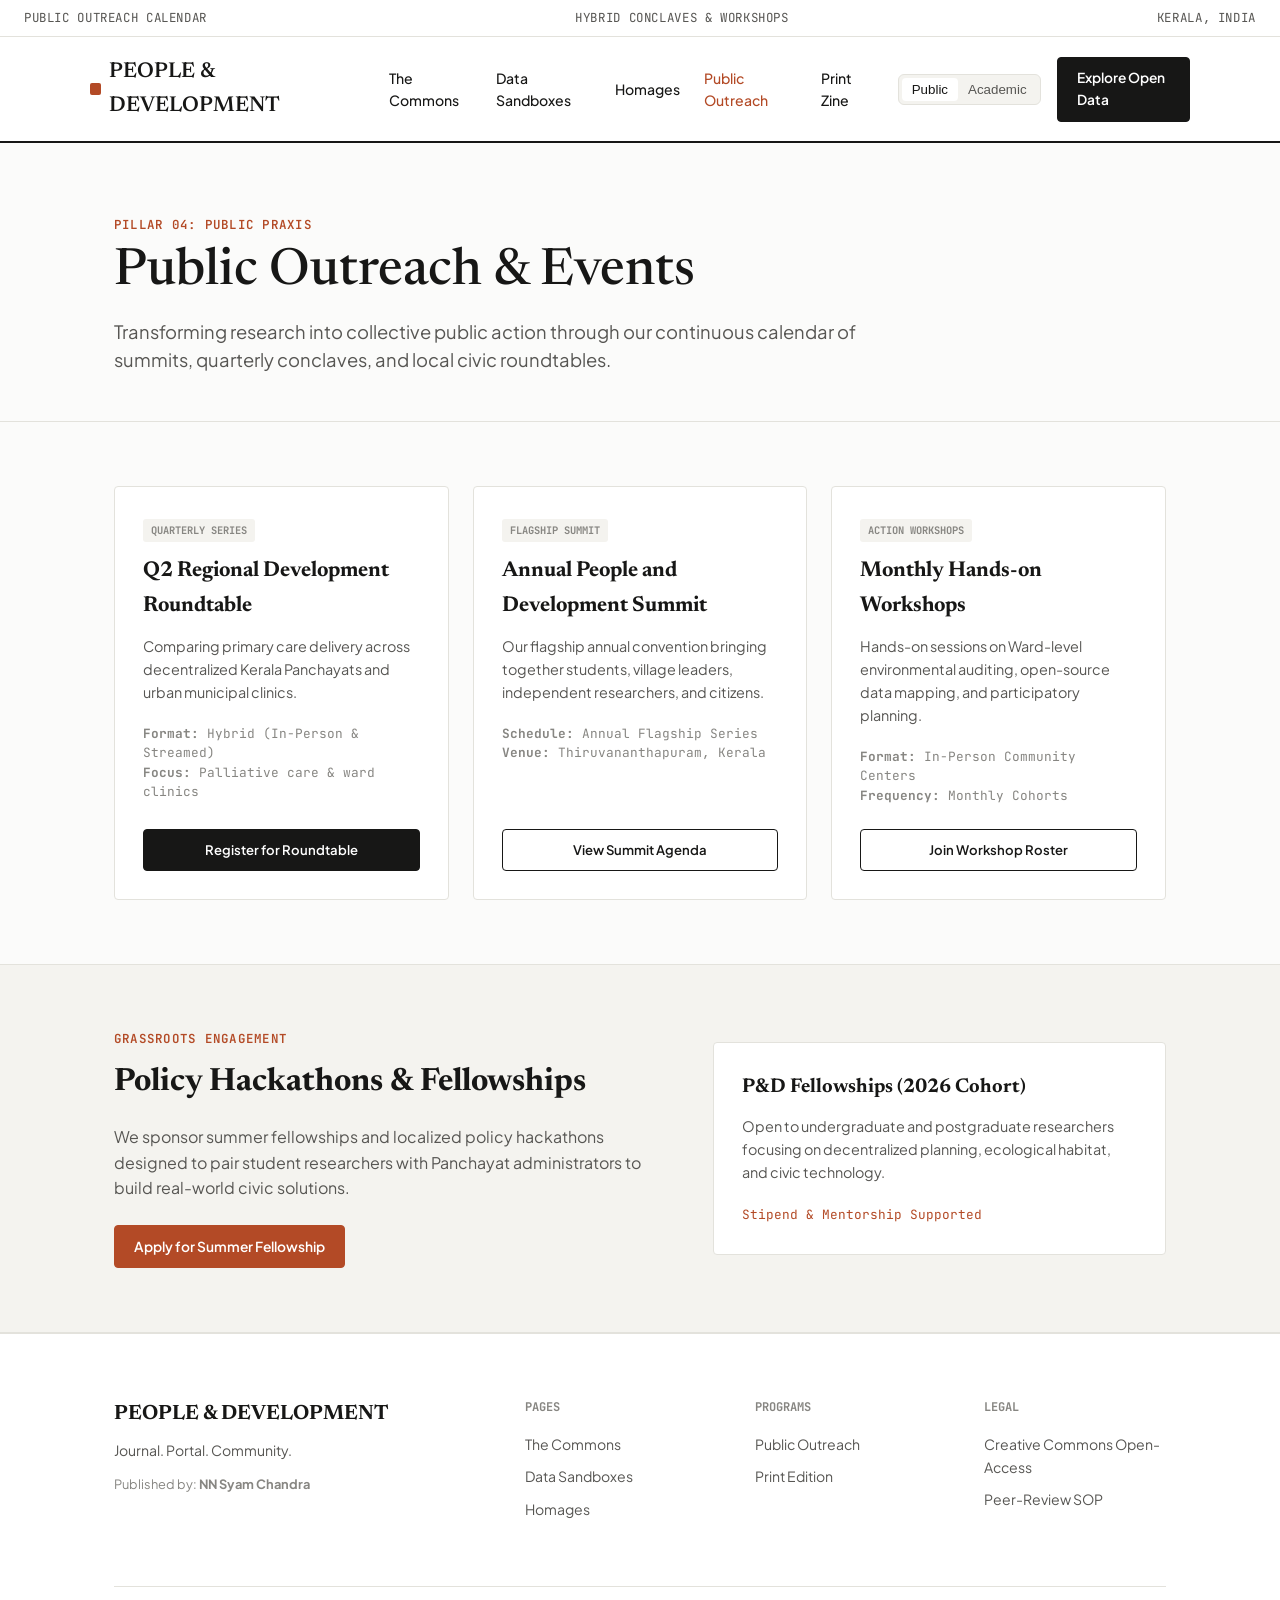
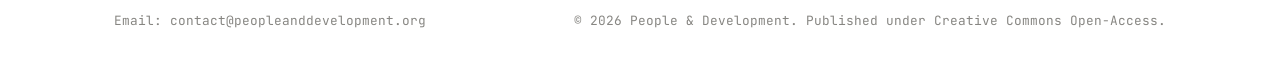
==== commit 31913e37: "Remove citation references from event description" ====
--- a/events.html
+++ b/events.html
@@ -73,7 +73,7 @@
               <span class="m-tag" style="background: var(--bg-alt); padding: 3px 8px; border-radius: 3px; display: inline-block; margin-bottom: 0.75rem;">Flagship Summit</span>
               <h3 style="font-family: var(--font-serif); font-size: 1.35rem; margin-bottom: 0.75rem;">Annual People and Development Summit</h3>
               <p style="font-size: 0.9rem; color: var(--text-muted); margin-bottom: 1.25rem;">
-                Our flagship annual convention bringing together students, village leaders, independent researchers, and citizens[cite: 1, 2].
+                Our flagship annual convention bringing together students, village leaders, independent researchers, and citizens.
               </p>
               <div style="font-family: var(--font-mono); font-size: 0.8rem; color: var(--text-subtle); margin-bottom: 1.5rem; line-height: 1.5;">
                 <strong>Schedule:</strong> Annual Flagship Series<br>
